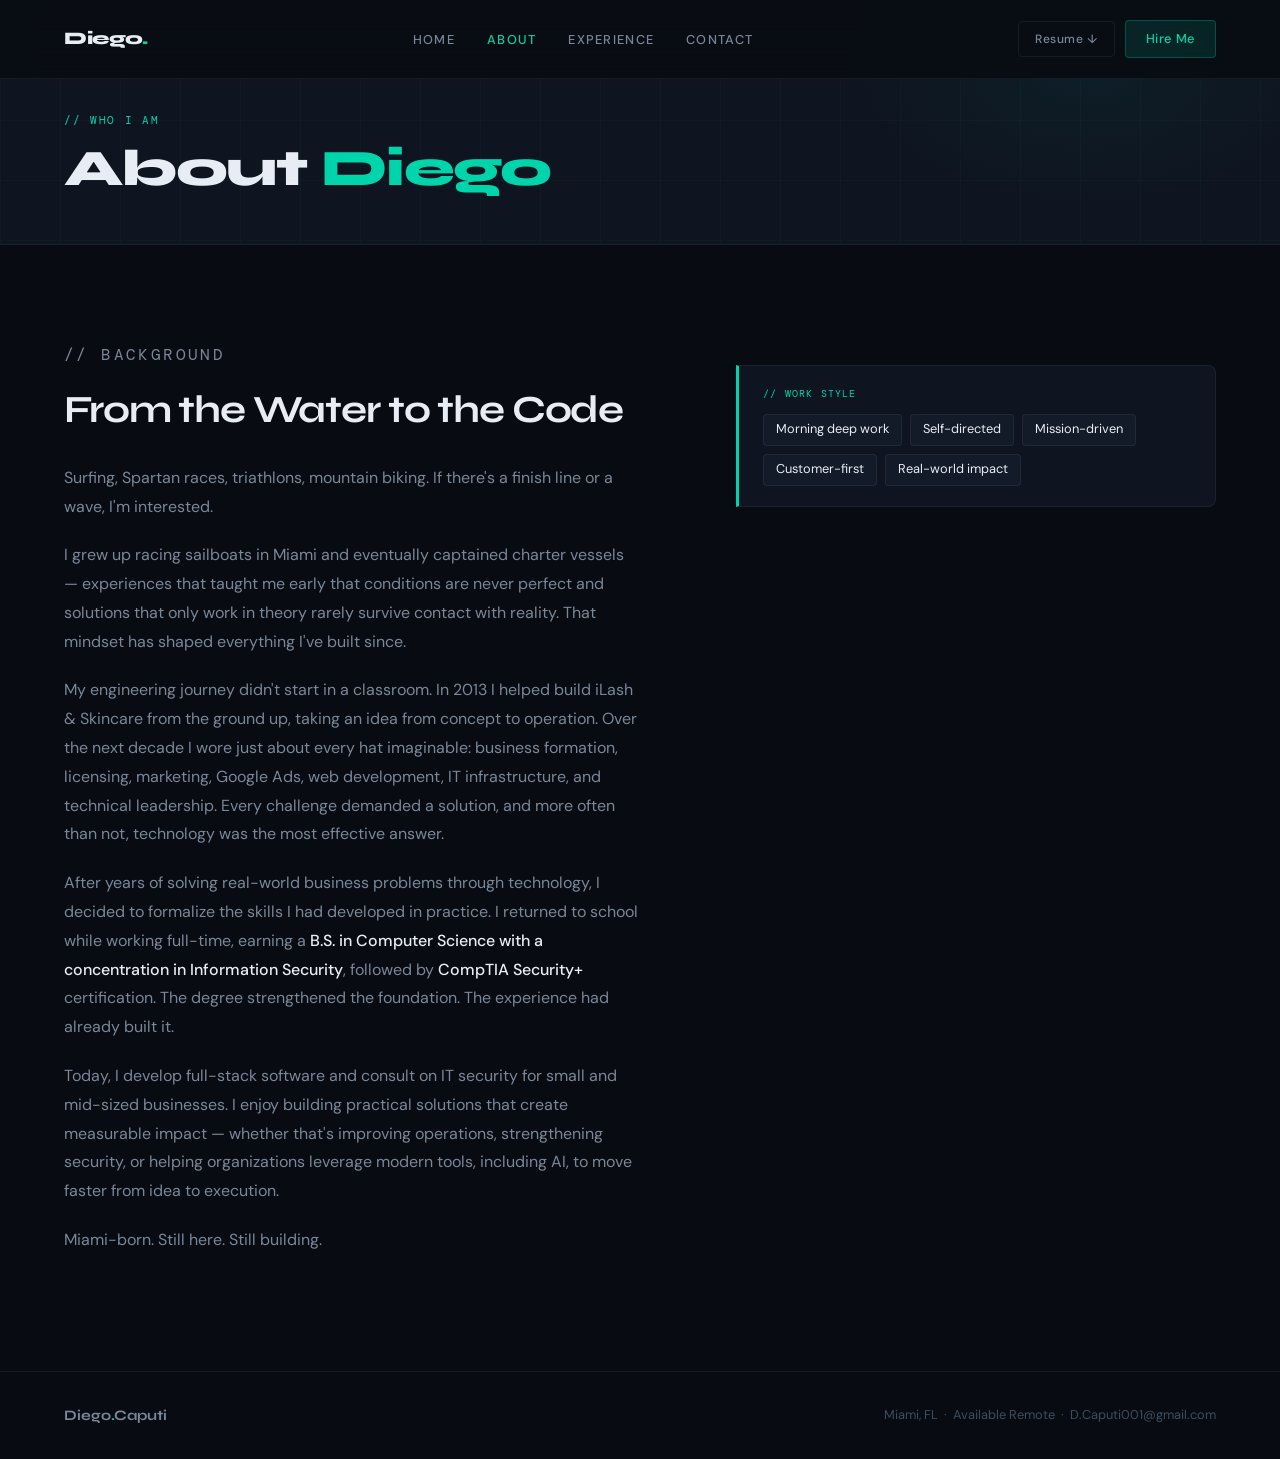
==== about.html @ 65500521 "Move site files to repo root" ====
<!--
  about.html — Personal story and background page for Diego Caputi (Portfolio Site)

  Purpose:
    The human-side differentiator. Most dev portfolios skip this page entirely.
    Audience: potential clients and hiring managers who want to understand the
    person behind the work — background, values, and what drives the approach.

  Page flow (top → bottom):
    Nav → Page Hero → Bio & Story → Skills → Footer

  Dependencies (CDN only — no build step required):
    - Google Fonts: Syne (headings), DM Mono (code labels), DM Sans (body) — via styles.css
    - styles.css: portfolio-specific dark teal design system
    - script.js: scroll animations + mobile nav toggle

  Author: Diego Caputi
-->
<!DOCTYPE html>
<html lang="en">
<head>
<meta charset="UTF-8" />
<meta name="viewport" content="width=device-width, initial-scale=1.0" />
<title>Diego Caputi — About</title>

<!-- Preconnect cuts DNS + TLS latency for Google Fonts before the stylesheet request fires -->
<link rel="preconnect" href="https://fonts.googleapis.com" />
<link href="https://fonts.googleapis.com/css2?family=Syne:wght@400;600;700;800&family=DM+Mono:ital,wght@0,300;0,400;1,300&family=DM+Sans:wght@300;400;500&display=swap" rel="stylesheet" />

<!-- Portfolio-specific dark teal design system -->
<link rel="stylesheet" href="styles.css" />

</head>
<body>

<!-- ─────────────────────────────────────────────────────────────
     NAV
     Cross-page navigation. "About" link gets nav-active to
     indicate the current page. "Hire Me" links back to the
     contact form on the home page.
───────────────────────────────────────────────────────────── -->
<nav id="main-nav">
  <a href="index.html" class="nav-logo">Diego<span>.</span></a>

  <!-- On mobile this list is hidden until the hamburger button adds class "open" -->
  <ul class="nav-links" id="nav-links">
    <li><a href="index.html">Home</a></li>
    <li><a href="about.html" class="nav-active">About</a></li>
    <li><a href="resume.html">Experience</a></li>
    <li><a href="index.html#contact">Contact</a></li>
  </ul>

  <div class="nav-right">
    <!-- TODO: Drop resume.pdf into this folder to enable the download button -->
    <a href="DC_CV.pdf" download class="nav-resume">Resume ↓</a>
    <a href="index.html#contact" class="nav-cta">Hire Me</a>

    <!-- Three <span> bars animate into an X via CSS when class "open" is added by JS -->
    <button class="nav-mobile-btn" id="nav-toggle" aria-label="Toggle menu">
      <span></span>
      <span></span>
      <span></span>
    </button>
  </div>
</nav>

<!-- ─────────────────────────────────────────────────────────────
     PAGE HERO
     Compact header mirroring the home hero atmosphere at reduced scale.
───────────────────────────────────────────────────────────── -->
<section class="page-hero">
  <!-- Decorative 60×60px teal grid overlay at 3% opacity — same as home hero -->
  <div class="hero-grid-bg"></div>
  <p class="section-tag">// Who I am</p>
  <h1 class="page-hero-title">About <em>Diego</em></h1>
</section>

<!-- ─────────────────────────────────────────────────────────────
     BIO & STORY
     Two-column layout (1.2fr text / 1fr sidebar) using .about-grid.
     Left: 6 bio paragraphs. Right: language proficiency + work philosophy.
───────────────────────────────────────────────────────────── -->
<section id="story">
  <div class="about-grid">

    <!-- Left column: personal story -->
    <div class="about-text fade-up">
      <div class="section-header" style="margin-bottom: 2rem;">
        <p class="section-tag">// Background</p>
        <h2 class="section-title">From the Water to the Code</h2>
      </div>

      <p>Surfing, Spartan races, triathlons, mountain biking. If there's a finish line or a wave, I'm interested.</p>

      <p>I grew up racing sailboats in Miami and eventually captained charter vessels — experiences that taught me early that conditions are never perfect and solutions that only work in theory rarely survive contact with reality. That mindset has shaped everything I've built since.</p>

      <p>My engineering journey didn't start in a classroom. In 2013 I helped build iLash &amp; Skincare from the ground up, taking an idea from concept to operation. Over the next decade I wore just about every hat imaginable: business formation, licensing, marketing, Google Ads, web development, IT infrastructure, and technical leadership. Every challenge demanded a solution, and more often than not, technology was the most effective answer.</p>

      <p>After years of solving real-world business problems through technology, I decided to formalize the skills I had developed in practice. I returned to school while working full-time, earning a <strong>B.S. in Computer Science with a concentration in Information Security</strong>, followed by <strong>CompTIA Security+</strong> certification. The degree strengthened the foundation. The experience had already built it.</p>

      <p>Today, I develop full-stack software and consult on IT security for small and mid-sized businesses. I enjoy building practical solutions that create measurable impact — whether that's improving operations, strengthening security, or helping organizations leverage modern tools, including AI, to move faster from idea to execution.</p>

      <p>Miami-born. Still here. Still building.</p>
    </div>

    <!-- Right column: languages + philosophy -->
    <div class="fade-up">

      <!-- Work philosophy callout box -->
      <div class="philosophy-box">
        <p class="philosophy-box-label">// Work style</p>
        <div class="philosophy-traits">
          <span class="skill-chip">Morning deep work</span>
          <span class="skill-chip">Self-directed</span>
          <span class="skill-chip">Mission-driven</span>
          <span class="skill-chip">Customer-first</span>
          <span class="skill-chip">Real-world impact</span>
        </div>
      </div>

    </div>
  </div>
</section>

<!-- ── FOOTER ── -->
<footer>
  <p class="footer-name">Diego<span>.</span>Caputi</p>
  <p>Miami, FL &nbsp;·&nbsp; Available Remote &nbsp;·&nbsp; D.Caputi001@gmail.com</p>
</footer>

<!-- Shared interactivity: scroll animations + mobile nav toggle -->
<script src="script.js"></script>

</body>
</html>
---- styles.css ----
/*
  styles.css — All visual styles for the Diego Caputi Personal Portfolio.

  Usage:
    <link rel="stylesheet" href="styles.css">
    Include in the <head> of index.html, about.html, and resume.html.

  Structure (in order):
    1. Design Tokens  — CSS variables for colors, fonts, surfaces
    2. Global Reset   — box-sizing, scroll behavior, body defaults
    3. Nav            — fixed header with frosted-glass backdrop
    4. Hero           — full-viewport two-column intro section
    5. Shared Sections — padding, section tags, section titles
    6. Projects       — two-column grid with featured full-width card
    7. Experience     — vertical timeline layout
    8. About          — two-column bio + skill chips
    9. Contact        — two-column intro + form
   10. Footer         — minimal bottom bar
   11. Animations     — fade-up scroll-in effect
   12. Responsive     — breakpoints at 1024px (tablet) and 900px (mobile)

  Theme: Full dark teal throughout.
  The portfolio audience is technical — recruiters and hiring managers
  who expect a developer aesthetic. Consistent dark theme avoids
  cognitive friction and keeps the focus on the work.

  Author: Diego Caputi
*/

/* ─────────────────────────────────────────────────────────────
   DESIGN TOKENS
   All colors, surfaces, and fonts live here. Edit this section
   to retheme the site without hunting through component CSS.
───────────────────────────────────────────────────────────── */
:root {
  /* Background layers — darkest to lightest, used to create visual depth */
  --bg: #080c12;        /* Page base: near-black with a cool blue tint           */
  --surface: #0e1420;   /* Elevated sections: Services, Experience, Contact bg   */
  --surface2: #141b28;  /* Tag/chip fills — one step lighter than surface        */

  /* Brand color: teal — the primary accent used for CTAs, highlights, icons */
  --teal: #00d4aa;
  --teal-dim: #00906e;                   /* Subdued teal for arrows and subtle elements   */
  --teal-glow: rgba(0, 212, 170, 0.12);  /* Translucent fill for icon boxes and badges    */

  /* Typography hierarchy */
  --text: #e8edf5;       /* Primary: near-white body copy                        */
  --text-muted: #7a8799; /* Secondary: subtitles, descriptions, nav links        */
  --text-dim: #3d4d5e;   /* Tertiary: labels, placeholders, timestamps           */

  /* Borders */
  --border: rgba(255,255,255,0.06);       /* Default: barely-visible dividers on dark bg  */
  --border-bright: rgba(0,212,170,0.25);  /* Teal-tinted: used on hover states and focus  */

  /* Semantic accent colors */
  --red: #ff4d6d;    /* Error and form failure states                            */
  --amber: #f5a623;  /* Award / achievement badges (hackathon trophy row)        */

  /* Brand palette — stored here for reference; not used in the dark portfolio theme */
  --navy: #0D2B55;
  --coral: #E07A5F;
  --coral-glow: rgba(224, 122, 95, 0.12);
  --cream: #F5F2EC;
  --charcoal: #3D3D3B;
  --gold: #C9A84C;

  /* Typefaces — all loaded from Google Fonts above */
  --font-display: 'Syne', sans-serif;   /* Bold display headings, stat numbers          */
  --font-body: 'DM Sans', sans-serif;   /* Readable paragraph text and UI copy          */
  --font-mono: 'DM Mono', monospace;    /* Section tags, metadata labels, form labels   */
}

/* ─────────────────────────────────────────────────────────────
   GLOBAL RESET
───────────────────────────────────────────────────────────── */
*, *::before, *::after { box-sizing: border-box; margin: 0; padding: 0; }

/* smooth scrolling for anchor navigation */
html { scroll-behavior: smooth; }

body {
  background: var(--bg);
  color: var(--text);
  font-family: var(--font-body);
  font-size: 16px;
  line-height: 1.6;
  overflow-x: hidden; /* prevents horizontal scroll from absolutely-positioned decorative elements */
}

/* ─────────────────────────────────────────────────────────────
   NAV
   Fixed at the top of the viewport. Uses backdrop-filter to
   create a frosted-glass effect over any section scrolled behind it.
───────────────────────────────────────────────────────────── */
nav {
  position: fixed; top: 0; left: 0; right: 0;
  z-index: 100; /* sits above hero grid bg and section content */
  display: flex; align-items: center; justify-content: space-between;
  padding: 1.25rem 4rem;
  background: rgba(8,12,18,0.88); /* semi-transparent so content below is hinted */
  backdrop-filter: blur(16px);    /* frosted-glass blur — requires Chromium/Safari */
  border-bottom: 1px solid var(--border);
}
.nav-logo {
  font-family: var(--font-display); font-weight: 800;
  font-size: 1.1rem; letter-spacing: -0.02em;
  color: var(--text); text-decoration: none; flex-shrink: 0;
}
.nav-logo span { color: var(--teal); } /* teal period after "Diego" */
.nav-links { display: flex; gap: 2rem; list-style: none; }
.nav-links a {
  font-size: 0.8rem; font-weight: 500; letter-spacing: 0.1em;
  text-transform: uppercase; color: var(--text-muted);
  text-decoration: none; transition: color 0.2s;
}
.nav-links a:hover { color: var(--teal); }
.nav-right { display: flex; align-items: center; gap: 0.6rem; flex-shrink: 0; }

/* Subtle secondary button for resume download */
.nav-resume {
  font-size: 0.75rem; font-weight: 500; letter-spacing: 0.05em;
  padding: 0.45rem 1rem; border: 1px solid var(--border);
  color: var(--text-muted); background: transparent;
  border-radius: 4px; text-decoration: none; transition: all 0.2s;
}
.nav-resume:hover { border-color: rgba(255,255,255,0.2); color: var(--text); }

/* Primary nav CTA — teal to match the site's tech accent */
.nav-cta {
  font-size: 0.8rem; font-weight: 500; letter-spacing: 0.05em;
  padding: 0.5rem 1.25rem; border: 1px solid var(--border-bright);
  color: var(--teal); background: var(--teal-glow);
  border-radius: 4px; text-decoration: none; transition: all 0.2s;
}
.nav-cta:hover { background: rgba(0,212,170,0.2); }

/* Hamburger button — hidden on desktop, shown via media query at ≤900px */
.nav-mobile-btn {
  display: none; flex-direction: column; gap: 5px;
  background: none; border: none; cursor: pointer; padding: 0.4rem;
}
.nav-mobile-btn span {
  display: block; width: 22px; height: 2px;
  background: var(--text-muted); transition: all 0.3s;
  border-radius: 1px;
}
/* Three-bar → X animation */
.nav-mobile-btn.open span:nth-child(1) { transform: translateY(7px) rotate(45deg); }
.nav-mobile-btn.open span:nth-child(2) { opacity: 0; }
.nav-mobile-btn.open span:nth-child(3) { transform: translateY(-7px) rotate(-45deg); }

/* ─────────────────────────────────────────────────────────────
   HERO
   Full-viewport-height two-column section: tagline left,
   stats/credentials panel right.
───────────────────────────────────────────────────────────── */
.hero {
  min-height: 100vh;
  display: grid; grid-template-columns: 1fr 1fr;
  align-items: center;
  padding: 8rem 4rem 4rem; /* extra top padding to clear the fixed nav */
  gap: 4rem; position: relative; overflow: hidden;
}

/* Soft radial teal glow in the upper-right corner */
.hero::before {
  content: ''; position: absolute; top: -20%; right: -10%;
  width: 55%; height: 80%;
  background: radial-gradient(ellipse at center, rgba(0,212,170,0.06) 0%, transparent 70%);
  pointer-events: none;
}

/* 60×60px teal grid at 3% opacity — tech aesthetic texture */
.hero-grid-bg {
  position: absolute; inset: 0;
  background-image:
    linear-gradient(rgba(0,212,170,0.03) 1px, transparent 1px),
    linear-gradient(90deg, rgba(0,212,170,0.03) 1px, transparent 1px);
  background-size: 60px 60px; pointer-events: none;
}

/* "Available for work" label above the headline */
.hero-eyebrow {
  font-family: var(--font-mono); font-size: 0.75rem; color: var(--teal);
  letter-spacing: 0.15em; margin-bottom: 1.5rem;
  display: flex; align-items: center; gap: 0.75rem;
}
/* CSS-injected 32px teal rule before the eyebrow text */
.hero-eyebrow::before {
  content: ''; display: block; width: 32px; height: 1px; background: var(--teal);
}

/* clamp() keeps the headline readable from mobile to large desktop */
.hero h1 {
  font-family: var(--font-display); font-size: clamp(3rem, 5vw, 4.5rem);
  font-weight: 800; line-height: 1.0; letter-spacing: -0.03em;
  margin-bottom: 1.5rem; color: var(--text);
}
/* <em> repurposed for teal accent color; font-style:normal removes italic */
.hero h1 em { font-style: normal; color: var(--teal); }

.hero-sub {
  font-size: 1.05rem; color: var(--text-muted);
  line-height: 1.75; max-width: 480px; margin-bottom: 2.5rem;
}
.hero-actions { display: flex; gap: 1rem; flex-wrap: wrap; }

/* Solid teal fill — primary conversion CTA */
.btn-primary {
  padding: 0.85rem 2rem; background: var(--teal); color: #080c12;
  font-family: var(--font-body); font-weight: 500; font-size: 0.9rem;
  letter-spacing: 0.02em; border: none; border-radius: 4px;
  text-decoration: none; cursor: pointer; transition: all 0.2s;
}
.btn-primary:hover { background: #00f0c0; }

/* Transparent with a subtle border — secondary action */
.btn-ghost {
  padding: 0.85rem 2rem; background: transparent; color: var(--text);
  font-family: var(--font-body); font-weight: 400; font-size: 0.9rem;
  border: 1px solid var(--border); border-radius: 4px;
  text-decoration: none; cursor: pointer; transition: all 0.2s;
}
.btn-ghost:hover { border-color: rgba(255,255,255,0.2); }

/* ── HERO STATS PANEL (right column) ── */
.hero-panel {
  background: var(--surface); border: 1px solid var(--border);
  border-radius: 12px; padding: 2rem; position: relative;
}
/* 2px gradient accent stripe along the top edge */
.hero-panel::before {
  content: ''; position: absolute; top: 0; left: 0; right: 0; height: 2px;
  background: linear-gradient(90deg, var(--teal), transparent);
  border-radius: 12px 12px 0 0;
}
.panel-label {
  font-family: var(--font-mono); font-size: 0.65rem;
  letter-spacing: 0.12em; color: var(--text-dim);
  text-transform: uppercase; margin-bottom: 1.5rem;
}
.stat-grid { display: grid; grid-template-columns: 1fr 1fr; gap: 1.25rem; }
.stat-num {
  font-family: var(--font-display); font-size: 2.2rem;
  font-weight: 700; color: var(--text); line-height: 1; margin-bottom: 0.25rem;
}
.stat-num span { color: var(--teal); font-size: 1.2rem; }
.stat-label { font-size: 0.75rem; color: var(--text-muted); line-height: 1.4; }

.panel-divider { border: none; border-top: 1px solid var(--border); margin: 1.5rem 0; }

.cert-row {
  display: flex; align-items: center; gap: 0.75rem;
  padding: 0.75rem 0; border-bottom: 1px solid var(--border);
}
.cert-row:last-child { border-bottom: none; }
.cert-dot { width: 8px; height: 8px; border-radius: 50%; background: var(--teal); flex-shrink: 0; }
.cert-name { font-size: 0.85rem; color: var(--text); flex: 1; }
.cert-badge {
  font-family: var(--font-mono); font-size: 0.65rem; padding: 0.2rem 0.5rem;
  border-radius: 3px; background: rgba(0,212,170,0.1); color: var(--teal);
  border: 1px solid rgba(0,212,170,0.2);
  white-space: nowrap;
}

/* ─────────────────────────────────────────────────────────────
   SHARED SECTION STYLES
───────────────────────────────────────────────────────────── */
section { padding: 6rem 4rem; }
.section-header { margin-bottom: 3.5rem; }

/* Monospace "// tag" label above each section title */
.section-tag {
  font-family: var(--font-mono); font-size: 0.7rem; color: var(--teal);
  letter-spacing: 0.15em; text-transform: uppercase; margin-bottom: 0.75rem;
}
.section-title {
  font-family: var(--font-display); font-size: clamp(2rem, 3vw, 2.8rem);
  font-weight: 700; letter-spacing: -0.03em; line-height: 1.1; color: var(--text);
}

/* ─────────────────────────────────────────────────────────────
   SERVICES SECTION
   Included for use on resume.html (certs) and about.html (skills).
   Dark surface background consistent with the rest of the dark theme.
───────────────────────────────────────────────────────────── */
.services-bg { background: var(--surface); }
.services-grid { display: grid; grid-template-columns: repeat(3, 1fr); gap: 1.5rem; }

.service-card {
  background: var(--bg); border: 1px solid var(--border);
  border-radius: 10px; padding: 2rem;
  position: relative; overflow: hidden;
  transition: border-color 0.3s, transform 0.3s;
}
.service-card:hover { border-color: var(--border-bright); transform: translateY(-3px); }

/* Hidden teal gradient line at the card bottom — revealed on hover */
.service-card::after {
  content: ''; position: absolute;
  bottom: 0; left: 0; right: 0; height: 1px;
  background: linear-gradient(90deg, transparent, var(--teal), transparent);
  opacity: 0; transition: opacity 0.3s;
}
.service-card:hover::after { opacity: 1; }

/* Icon box: teal glow fill and border */
.service-icon {
  width: 44px; height: 44px; background: var(--teal-glow);
  border: 1px solid var(--border-bright); border-radius: 8px;
  display: flex; align-items: center; justify-content: center;
  font-size: 1.2rem; margin-bottom: 1.25rem; color: var(--teal);
}
.service-title {
  font-family: var(--font-display); font-size: 1.1rem;
  font-weight: 700; margin-bottom: 0.75rem; color: var(--text);
}
.service-desc { font-size: 0.875rem; color: var(--text-muted); line-height: 1.7; margin-bottom: 1.5rem; }
.service-tags { display: flex; flex-wrap: wrap; gap: 0.4rem; }

/* Reusable monospace chip — tech stack tags throughout the site */
.tag {
  font-family: var(--font-mono); font-size: 0.65rem; padding: 0.25rem 0.6rem;
  border-radius: 3px; background: var(--surface2); color: var(--text-muted);
  border: 1px solid var(--border); letter-spacing: 0.05em;
}

/* ─────────────────────────────────────────────────────────────
   PROJECTS SECTION
   2-column grid with the first project (CallVance) spanning
   both columns as a featured card.
───────────────────────────────────────────────────────────── */
.projects-grid { display: grid; grid-template-columns: 1fr 1fr; gap: 1.5rem; }

/* Base card — flex column so .project-links can be pushed to the bottom */
.project-card {
  background: var(--surface); border: 1px solid var(--border);
  border-radius: 10px; padding: 2rem;
  transition: border-color 0.3s;
  position: relative; overflow: hidden;
  display: flex; flex-direction: column;
}

/* Featured variant: spans full width, side-by-side layout */
.project-card.featured {
  grid-column: 1 / -1;
  display: grid; grid-template-columns: 1fr auto; gap: 2rem; align-items: start;
}
.project-card.featured .project-body { display: flex; flex-direction: column; }

.project-card:hover { border-color: var(--border-bright); }

/* Gold-tinted badge for the hackathon award */
.project-award {
  display: inline-flex; align-items: center; gap: 0.4rem;
  font-family: var(--font-mono); font-size: 0.65rem; color: var(--amber);
  background: rgba(245,166,35,0.1); border: 1px solid rgba(245,166,35,0.25);
  padding: 0.25rem 0.6rem; border-radius: 3px; margin-bottom: 1rem; letter-spacing: 0.08em;
}
.project-title {
  font-family: var(--font-display); font-size: 1.35rem; font-weight: 700;
  color: var(--text); margin-bottom: 0.5rem; letter-spacing: -0.02em;
}
/* flex:1 lets the description grow to fill available space */
.project-desc {
  font-size: 0.875rem; color: var(--text-muted); line-height: 1.7;
  margin-bottom: 1.25rem; flex: 1;
}
.project-stack { display: flex; flex-wrap: wrap; gap: 0.4rem; margin-bottom: 1.25rem; }

/* margin-top:auto pushes the link row to the card bottom */
.project-links { display: flex; gap: 0.5rem; flex-wrap: wrap; margin-top: auto; }

/* Primary project link — teal-tinted */
.project-link {
  font-family: var(--font-mono); font-size: 0.7rem; letter-spacing: 0.04em;
  padding: 0.35rem 0.85rem; border-radius: 4px;
  border: 1px solid var(--border-bright);
  color: var(--teal); background: var(--teal-glow);
  text-decoration: none; transition: all 0.2s;
}
.project-link:hover { background: rgba(0,212,170,0.22); }

/* Ghost variant for secondary links */
.project-link.ghost {
  border-color: var(--border); color: var(--text-muted); background: transparent;
}
.project-link.ghost:hover { border-color: rgba(255,255,255,0.2); color: var(--text); }

/* Metadata sidebar on the featured card */
.project-meta { display: flex; flex-direction: column; gap: 1rem; min-width: 175px; }
.meta-label {
  font-family: var(--font-mono); font-size: 0.65rem; color: var(--text-dim);
  letter-spacing: 0.1em; text-transform: uppercase; margin-bottom: 0.25rem;
}
.meta-value { font-size: 0.85rem; color: var(--text); }

/* ─────────────────────────────────────────────────────────────
   EXPERIENCE TIMELINE
   Two-column layout: date/company left, role details right.
   The vertical timeline line is the border-right of .exp-left.
───────────────────────────────────────────────────────────── */
.experience-bg { background: var(--surface); }
.timeline { position: relative; }

.exp-item {
  display: grid;
  grid-template-columns: 195px 1fr;
  gap: 0 2.5rem; margin-bottom: 3.5rem;
}
.exp-item:last-child { margin-bottom: 0; }

/* Left column: date, company, location */
.exp-left {
  text-align: right; padding-right: 2rem; padding-top: 0.25rem;
  border-right: 1px solid var(--border-bright); /* THIS IS THE TIMELINE VERTICAL LINE */
  position: relative;
}

/* Timeline dot: 10px circle centered over the border-right line.
   right: -5px puts the dot center exactly on the 1px border. */
.exp-left::after {
  content: ''; position: absolute;
  right: -5px; top: 0.4rem;
  width: 10px; height: 10px; border-radius: 50%;
  background: var(--surface); border: 2px solid var(--teal);
}

.exp-period {
  font-family: var(--font-mono); font-size: 0.72rem; color: var(--teal);
  letter-spacing: 0.06em; margin-bottom: 0.4rem;
}
.exp-company { font-size: 0.85rem; color: var(--text); line-height: 1.4; margin-bottom: 0.2rem; }
.exp-location { font-family: var(--font-mono); font-size: 0.62rem; color: var(--text-dim); letter-spacing: 0.06em; }

/* Right column: role content */
.exp-right { padding-left: 2rem; padding-bottom: 0.5rem; }
.exp-title {
  font-family: var(--font-display); font-size: 1.1rem; font-weight: 700;
  color: var(--text); margin-bottom: 0.85rem; letter-spacing: -0.01em;
}

/* Custom bullet list: teal "→" arrow via ::before */
.exp-bullets { list-style: none; margin-bottom: 1rem; }
.exp-bullets li {
  font-size: 0.875rem; color: var(--text-muted); line-height: 1.75;
  padding-left: 1.1rem; position: relative; margin-bottom: 0.2rem;
}
.exp-bullets li::before {
  content: '→'; position: absolute; left: 0; color: var(--teal-dim);
  font-size: 0.65rem; top: 0.35rem;
}
.exp-tags { display: flex; flex-wrap: wrap; gap: 0.4rem; }

/* ─────────────────────────────────────────────────────────────
   ABOUT SECTION
───────────────────────────────────────────────────────────── */
.about-grid { display: grid; grid-template-columns: 1.2fr 1fr; gap: 6rem; align-items: start; }
.about-text p { font-size: 1rem; color: var(--text-muted); line-height: 1.8; margin-bottom: 1.25rem; }
.about-text p strong { color: var(--text); font-weight: 500; }

.skills-group { margin-bottom: 2rem; }
.skills-group-title {
  font-family: var(--font-mono); font-size: 0.65rem; color: var(--teal);
  letter-spacing: 0.12em; text-transform: uppercase; margin-bottom: 0.75rem;
}
.skills-list { display: flex; flex-wrap: wrap; gap: 0.5rem; }
.skill-chip {
  font-size: 0.8rem; padding: 0.3rem 0.75rem; border-radius: 4px;
  background: var(--surface2); color: var(--text); border: 1px solid var(--border);
}

/* ─────────────────────────────────────────────────────────────
   CONTACT SECTION
───────────────────────────────────────────────────────────── */
.contact-bg { background: var(--surface); }
.contact-grid { display: grid; grid-template-columns: 1fr 1fr; gap: 5rem; align-items: start; }

.contact-intro h2 {
  font-family: var(--font-display); font-size: clamp(2.2rem, 3.5vw, 3.2rem);
  font-weight: 800; letter-spacing: -0.03em; line-height: 1.05;
  color: var(--text); margin-bottom: 1.25rem;
}
/* Teal "real." accent — matches the site's primary brand color */
.contact-intro h2 em { font-style: normal; color: var(--teal); }
.contact-intro p { font-size: 1rem; color: var(--text-muted); line-height: 1.75; margin-bottom: 2rem; }

/* Clickable contact method rows */
.contact-methods { display: flex; flex-direction: column; gap: 0.75rem; }
.contact-method {
  display: flex; align-items: center; gap: 1rem;
  padding: 0.9rem 1.25rem;
  background: var(--bg); border: 1px solid var(--border);
  border-radius: 8px; text-decoration: none; transition: border-color 0.2s;
}
.contact-method:hover { border-color: var(--border-bright); }

/* Small icon box to the left of each contact row */
.cm-icon {
  width: 36px; height: 36px; background: var(--teal-glow);
  border: 1px solid var(--border-bright); border-radius: 6px;
  display: flex; align-items: center; justify-content: center;
  color: var(--teal); font-size: 0.95rem; flex-shrink: 0;
  font-family: var(--font-display); font-weight: 700;
}
.cm-label { font-size: 0.68rem; color: var(--text-dim); text-transform: uppercase; letter-spacing: 0.1em; font-family: var(--font-mono); }
.cm-value { font-size: 0.875rem; color: var(--text); }

/* ── CONTACT FORM ── */
.contact-form { display: flex; flex-direction: column; gap: 1rem; }
.form-row { display: grid; grid-template-columns: 1fr 1fr; gap: 1rem; }
.form-group { display: flex; flex-direction: column; gap: 0.4rem; }
label { font-family: var(--font-mono); font-size: 0.65rem; color: var(--text-muted); letter-spacing: 0.1em; text-transform: uppercase; }

/* Unified dark-field look for all form controls */
input, textarea, select {
  background: var(--bg); border: 1px solid var(--border);
  border-radius: 6px; padding: 0.75rem 1rem;
  color: var(--text); font-family: var(--font-body);
  font-size: 0.9rem; outline: none; transition: border-color 0.2s; width: 100%;
}
input:focus, textarea:focus, select:focus { border-color: var(--border-bright); }
input::placeholder, textarea::placeholder { color: var(--text-dim); }
select { appearance: none; cursor: pointer; }
select option { background: var(--surface2); }
textarea { resize: vertical; min-height: 130px; }

/* Teal submit button — matches nav CTA for visual consistency */
.form-submit {
  padding: 0.9rem 2rem; background: var(--teal); color: #080c12;
  font-family: var(--font-display); font-weight: 700; font-size: 0.9rem;
  letter-spacing: 0.02em; border: none; border-radius: 4px;
  cursor: pointer; transition: all 0.2s; align-self: flex-start;
}
.form-submit:hover { background: #00f0c0; }
.form-submit:disabled { opacity: 0.6; cursor: not-allowed; }

/* ─────────────────────────────────────────────────────────────
   FOOTER
───────────────────────────────────────────────────────────── */
footer {
  padding: 2rem 4rem; border-top: 1px solid var(--border);
  display: flex; align-items: center; justify-content: space-between;
}
.footer-name { font-family: var(--font-display); font-weight: 700; font-size: 0.9rem; color: var(--text-muted); }
.footer-name span { color: var(--teal); } /* teal period in "Diego.Caputi" */
footer p { font-size: 0.8rem; color: var(--text-dim); }

/* ─────────────────────────────────────────────────────────────
   SCROLL-IN ANIMATIONS
   Elements start hidden and shifted 24px downward.
   JS IntersectionObserver adds '.visible' when element enters viewport.
───────────────────────────────────────────────────────────── */
.fade-up {
  opacity: 0;
  transform: translateY(24px);
  transition: opacity 0.6s ease, transform 0.6s ease;
}
.fade-up.visible { opacity: 1; transform: none; }

/* ─────────────────────────────────────────────────────────────
   ACTIVE NAV LINK
───────────────────────────────────────────────────────────── */
.nav-links a.nav-active { color: var(--teal); }

/* ─────────────────────────────────────────────────────────────
   PAGE HERO (about.html, resume.html)
   Compact header — not full-viewport like the home hero.
───────────────────────────────────────────────────────────── */
.page-hero {
  background: var(--surface);
  padding: 7rem 4rem 3rem;
  position: relative; overflow: hidden;
  border-bottom: 1px solid var(--border);
}
.page-hero::before {
  content: ''; position: absolute; top: -30%; right: -5%;
  width: 40%; height: 120%;
  background: radial-gradient(ellipse at center, rgba(0,212,170,0.05) 0%, transparent 70%);
  pointer-events: none;
}
.page-hero-title {
  font-family: var(--font-display);
  font-size: clamp(2.5rem, 4vw, 3.8rem);
  font-weight: 800; letter-spacing: -0.03em; line-height: 1.05;
  color: var(--text); margin-top: 0.5rem;
}
.page-hero-title em { font-style: normal; color: var(--teal); }
.page-hero-actions { display: flex; gap: 1rem; flex-wrap: wrap; margin-top: 1.5rem; }

/* ─────────────────────────────────────────────────────────────
   LANGUAGE PROFICIENCY ROWS (about.html)
───────────────────────────────────────────────────────────── */
.lang-list { display: flex; flex-direction: column; gap: 0.6rem; }
.lang-item {
  display: flex; align-items: center; justify-content: space-between;
  padding: 0.6rem 0.9rem;
  background: var(--surface2); border: 1px solid var(--border); border-radius: 6px;
}
.lang-name { font-size: 0.875rem; color: var(--text); font-weight: 500; }
.lang-level {
  font-family: var(--font-mono); font-size: 0.65rem;
  letter-spacing: 0.1em; color: var(--teal); text-transform: uppercase;
}

/* ─────────────────────────────────────────────────────────────
   WORK PHILOSOPHY BOX (about.html)
───────────────────────────────────────────────────────────── */
.philosophy-box {
  margin-top: 1.5rem; padding: 1.25rem 1.5rem;
  background: var(--surface); border: 1px solid var(--border);
  border-left: 3px solid var(--teal); /* teal left accent stripe */
  border-radius: 0 8px 8px 0;
}
.philosophy-box-label {
  font-family: var(--font-mono); font-size: 0.62rem; color: var(--teal);
  letter-spacing: 0.12em; text-transform: uppercase; margin-bottom: 0.75rem;
}
.philosophy-traits { display: flex; flex-wrap: wrap; gap: 0.5rem; }

/* ─────────────────────────────────────────────────────────────
   EDUCATION CARDS (resume.html)
───────────────────────────────────────────────────────────── */
.education-grid { display: grid; grid-template-columns: 1fr 1fr; gap: 1.5rem; }
.education-card {
  background: var(--surface); border: 1px solid var(--border);
  border-radius: 10px; padding: 2rem; position: relative; overflow: hidden;
  transition: border-color 0.3s;
}
.education-card:hover { border-color: var(--border-bright); }
/* 2px teal gradient stripe along the top edge */
.education-card::before {
  content: ''; position: absolute; top: 0; left: 0; right: 0; height: 2px;
  background: linear-gradient(90deg, var(--teal), transparent);
  border-radius: 10px 10px 0 0;
}
.edu-degree {
  font-family: var(--font-display); font-size: 1.05rem; font-weight: 700;
  color: var(--text); margin-bottom: 0.25rem; letter-spacing: -0.01em;
}
.edu-school { font-size: 0.85rem; color: var(--text-muted); margin-bottom: 0.5rem; }
.edu-meta { display: flex; flex-wrap: wrap; gap: 0.5rem; margin-bottom: 1.25rem; }
.edu-badge {
  font-family: var(--font-mono); font-size: 0.62rem; padding: 0.2rem 0.55rem;
  border-radius: 3px; background: rgba(0,212,170,0.1); color: var(--teal);
  border: 1px solid rgba(0,212,170,0.2); letter-spacing: 0.06em;
}
.edu-coursework-label {
  font-family: var(--font-mono); font-size: 0.62rem; color: var(--text-dim);
  letter-spacing: 0.1em; text-transform: uppercase; margin-bottom: 0.6rem;
}

/* ─────────────────────────────────────────────────────────────
   CERTIFICATIONS & AWARDS CARDS (resume.html)
───────────────────────────────────────────────────────────── */
.awards-grid { display: flex; flex-direction: column; gap: 0.75rem; }
.award-card {
  display: flex; align-items: flex-start; gap: 1.25rem;
  padding: 1.25rem 1.5rem;
  background: var(--bg); border: 1px solid var(--border);
  border-radius: 8px; transition: border-color 0.3s;
}
.award-card:hover { border-color: var(--border-bright); }
.award-icon {
  width: 40px; height: 40px; background: var(--teal-glow);
  border: 1px solid var(--border-bright); border-radius: 6px;
  display: flex; align-items: center; justify-content: center;
  font-size: 1rem; color: var(--teal); flex-shrink: 0;
}
/* Amber variant for hackathon trophy */
.award-icon.amber {
  background: rgba(245,166,35,0.1);
  border-color: rgba(245,166,35,0.25);
  color: var(--amber);
}
.award-body { flex: 1; }
.award-title {
  font-family: var(--font-display); font-size: 0.95rem; font-weight: 700;
  color: var(--text); margin-bottom: 0.2rem;
}
.award-meta {
  font-family: var(--font-mono); font-size: 0.68rem;
  color: var(--text-muted); letter-spacing: 0.06em;
}
.award-badge {
  font-family: var(--font-mono); font-size: 0.62rem; padding: 0.2rem 0.55rem;
  border-radius: 3px; background: rgba(0,212,170,0.1); color: var(--teal);
  border: 1px solid rgba(0,212,170,0.2); white-space: nowrap;
  align-self: center; flex-shrink: 0;
}

/* ─────────────────────────────────────────────────────────────
   RESPONSIVE BREAKPOINTS
───────────────────────────────────────────────────────────── */

/* Tablet (≤1024px): drop services from 3 columns to 2 */
@media (max-width: 1024px) {
  .services-grid { grid-template-columns: repeat(2, 1fr); }
}

/* Mobile (≤900px): single-column layout throughout */
@media (max-width: 900px) {
  nav { padding: 1rem 1.5rem; }

  /* Mobile nav dropdown */
  .nav-links {
    display: none; position: fixed;
    top: 62px; left: 0; right: 0;
    background: rgba(8,12,18,0.97); backdrop-filter: blur(20px);
    flex-direction: column; padding: 1.5rem 2rem; gap: 1.25rem;
    border-bottom: 1px solid var(--border); z-index: 99;
  }
  .nav-links.open { display: flex; }
  .nav-right .nav-resume { display: none; }
  .nav-mobile-btn { display: flex; }

  .hero { grid-template-columns: 1fr; padding: 6rem 1.5rem 3rem; }
  section { padding: 4rem 1.5rem; }
  .services-grid { grid-template-columns: 1fr; }
  .projects-grid { grid-template-columns: 1fr; }
  .project-card.featured { grid-template-columns: 1fr; }

  /* Timeline mobile: two-column → single column */
  .exp-item { grid-template-columns: 1fr; gap: 0.25rem 0; }
  .exp-left {
    border-right: none;
    border-bottom: 1px solid var(--border-bright);
    text-align: left; padding-right: 0; padding-bottom: 0.75rem; padding-left: 1.5rem;
  }
  .exp-left::after { right: auto; left: -5px; top: 50%; transform: translateY(-50%); }
  .exp-right { padding-left: 1.5rem; margin-top: 0.75rem; }

  .about-grid { grid-template-columns: 1fr; gap: 3rem; }
  .contact-grid { grid-template-columns: 1fr; gap: 3rem; }
  .form-row { grid-template-columns: 1fr; }
  footer { flex-direction: column; gap: 1rem; text-align: center; }

  /* Inner pages */
  .page-hero { padding: 5rem 1.5rem 2.5rem; }
  .education-grid { grid-template-columns: 1fr; }
  .award-card { flex-direction: column; gap: 0.75rem; }
  .award-badge { align-self: flex-start; }
}
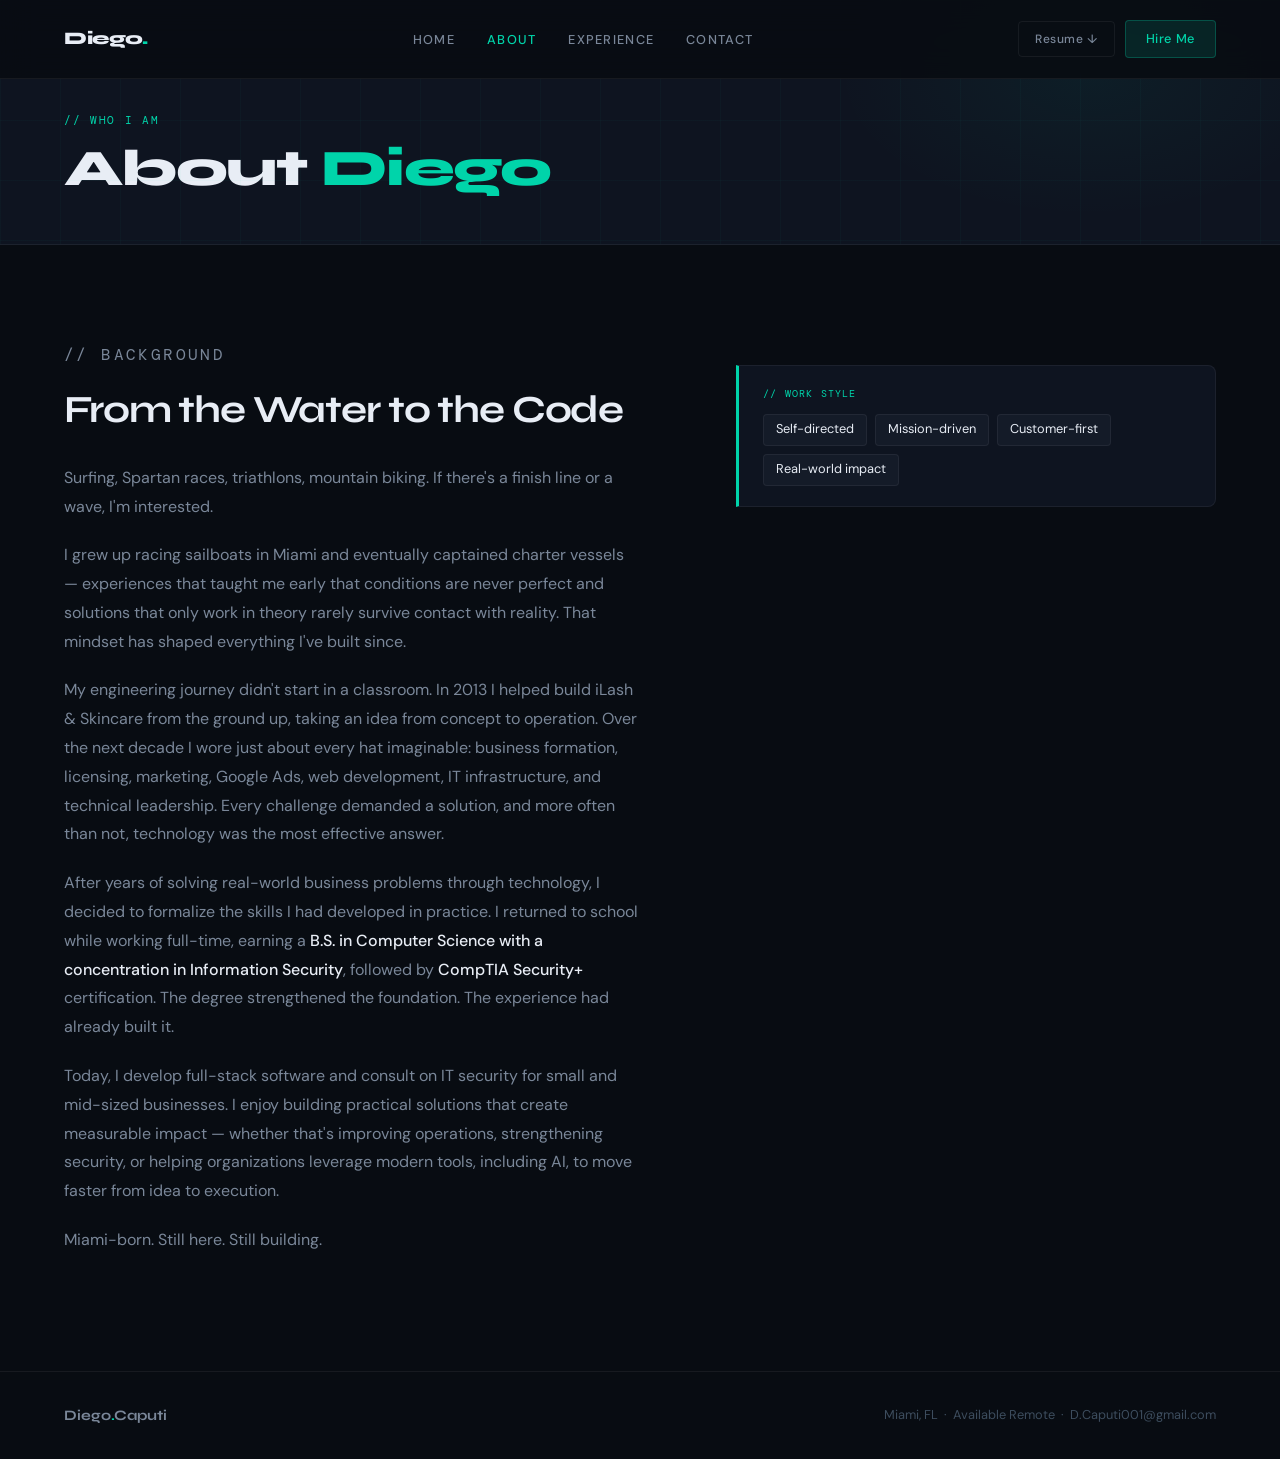
==== commit a5cffcc3: "Deleting Form and editing work style card" ====
--- a/about.html
+++ b/about.html
@@ -110,7 +110,6 @@
       <div class="philosophy-box">
         <p class="philosophy-box-label">// Work style</p>
         <div class="philosophy-traits">
-          <span class="skill-chip">Morning deep work</span>
           <span class="skill-chip">Self-directed</span>
           <span class="skill-chip">Mission-driven</span>
           <span class="skill-chip">Customer-first</span>
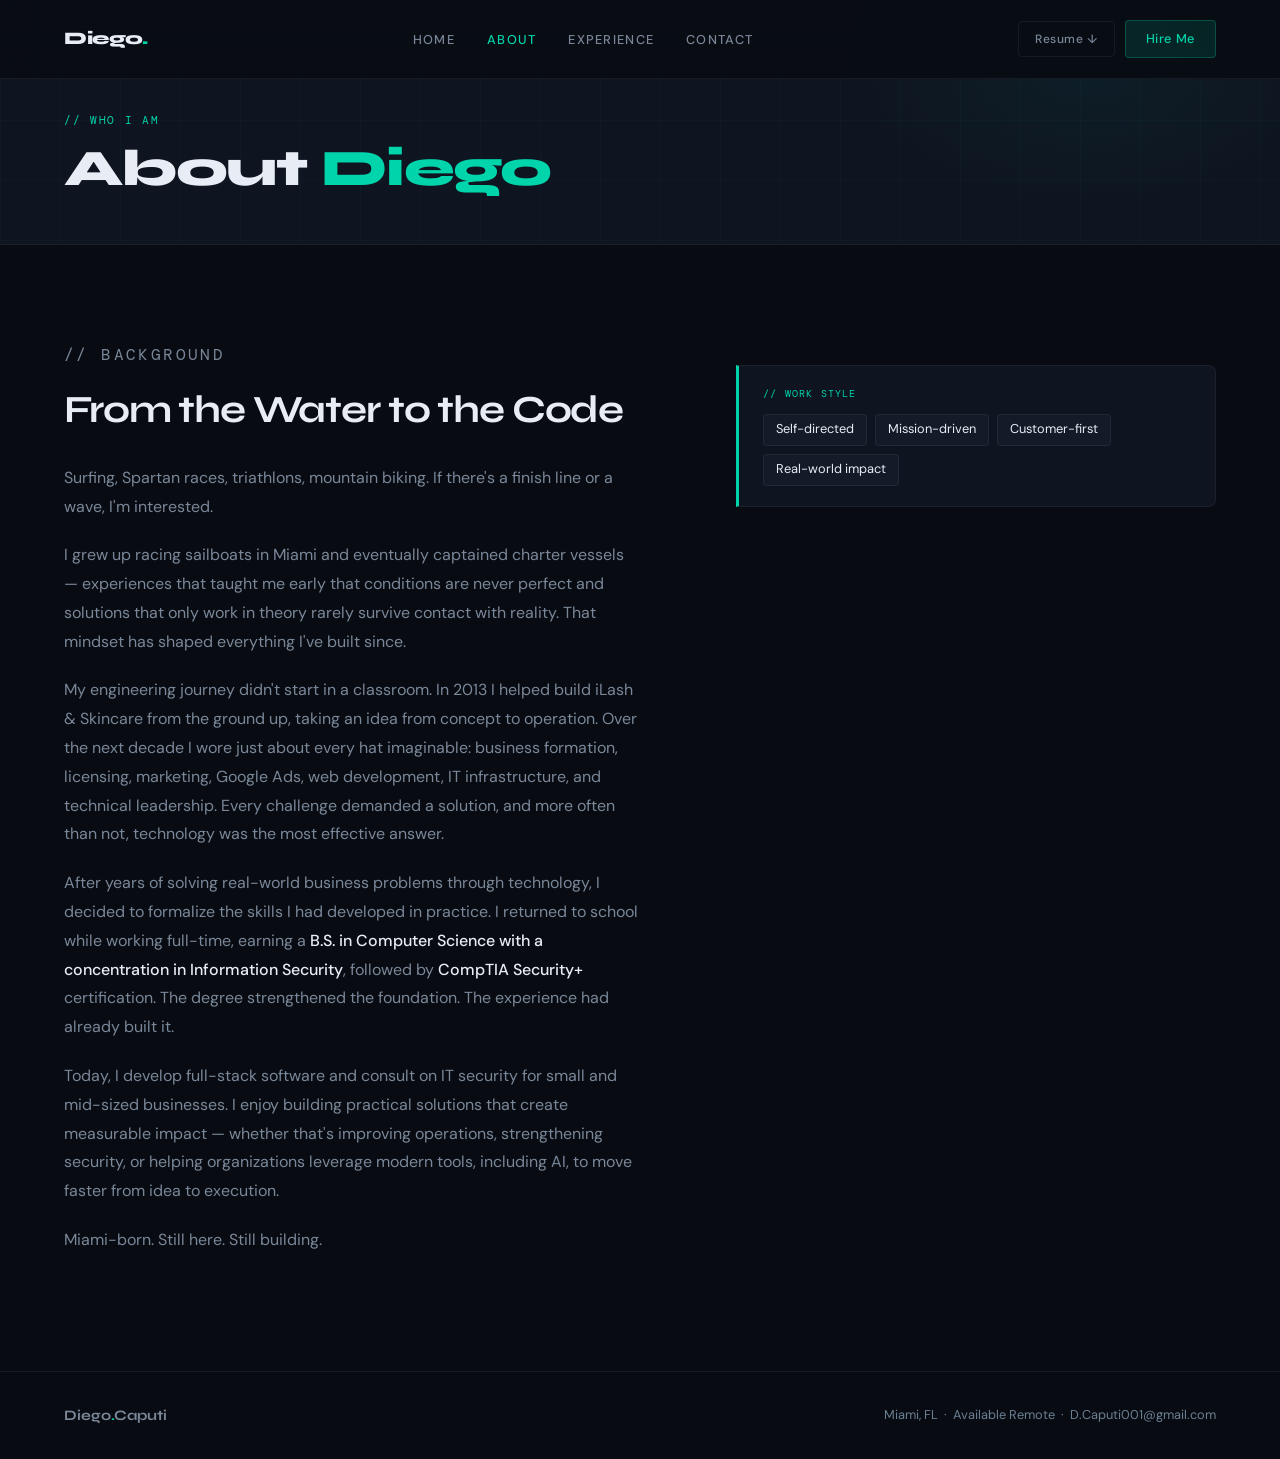
==== commit 7348085c: "Ada Compliance" ====
--- a/about.html
+++ b/about.html
@@ -32,6 +32,8 @@
 
 </head>
 <body>
+<!-- WCAG 2.4.1: Skip link lets keyboard users bypass the fixed nav and jump to main content -->
+<a href="#story" class="skip-link">Skip to main content</a>
 
 <!-- ─────────────────────────────────────────────────────────────
      NAV
@@ -56,7 +58,8 @@
     <a href="index.html#contact" class="nav-cta">Hire Me</a>
 
     <!-- Three <span> bars animate into an X via CSS when class "open" is added by JS -->
-    <button class="nav-mobile-btn" id="nav-toggle" aria-label="Toggle menu">
+    <!-- WCAG 4.1.2: aria-expanded tells screen readers whether the menu is open or closed -->
+    <button class="nav-mobile-btn" id="nav-toggle" aria-label="Toggle menu" aria-expanded="false" aria-controls="nav-links">
       <span></span>
       <span></span>
       <span></span>
--- a/styles.css
+++ b/styles.css
@@ -46,7 +46,7 @@
   /* Typography hierarchy */
   --text: #e8edf5;       /* Primary: near-white body copy                        */
   --text-muted: #7a8799; /* Secondary: subtitles, descriptions, nav links        */
-  --text-dim: #3d4d5e;   /* Tertiary: labels, placeholders, timestamps           */
+  --text-dim: #6b7f94;   /* Tertiary: labels, placeholders, timestamps (WCAG AA ≥4.5:1 on --bg) */
 
   /* Borders */
   --border: rgba(255,255,255,0.06);       /* Default: barely-visible dividers on dark bg  */
@@ -86,6 +86,21 @@
   line-height: 1.6;
   overflow-x: hidden; /* prevents horizontal scroll from absolutely-positioned decorative elements */
 }
+
+/* ─────────────────────────────────────────────────────────────
+   SKIP NAVIGATION LINK
+   Visually hidden until keyboard focus — lets keyboard and
+   screen reader users jump past the repeated nav to main content.
+   WCAG 2.4.1 (Bypass Blocks)
+───────────────────────────────────────────────────────────── */
+.skip-link {
+  position: absolute; top: -100%; left: 1rem;
+  background: var(--teal); color: var(--bg);
+  padding: 0.5rem 1rem; z-index: 9999;
+  font-family: var(--font-mono); font-size: 0.85rem;
+  border-radius: 4px; text-decoration: none; font-weight: 600;
+}
+.skip-link:focus { top: 1rem; }
 
 /* ─────────────────────────────────────────────────────────────
    NAV
@@ -520,6 +535,11 @@
   font-size: 0.9rem; outline: none; transition: border-color 0.2s; width: 100%;
 }
 input:focus, textarea:focus, select:focus { border-color: var(--border-bright); }
+/* WCAG 2.4.7: explicit teal outline on keyboard focus for form controls */
+input:focus-visible, textarea:focus-visible, select:focus-visible {
+  outline: 2px solid var(--teal);
+  outline-offset: 2px;
+}
 input::placeholder, textarea::placeholder { color: var(--text-dim); }
 select { appearance: none; cursor: pointer; }
 select option { background: var(--surface2); }
@@ -687,6 +707,45 @@
   border-radius: 3px; background: rgba(0,212,170,0.1); color: var(--teal);
   border: 1px solid rgba(0,212,170,0.2); white-space: nowrap;
   align-self: center; flex-shrink: 0;
+}
+
+/* ─────────────────────────────────────────────────────────────
+   ACCESSIBILITY — FOCUS STYLES
+   WCAG 2.4.7 (Focus Visible): every interactive element must
+   show a clear indicator when reached by keyboard.
+   :focus-visible keeps these outlines off mouse clicks so
+   sighted mouse users don't see the ring on every click.
+───────────────────────────────────────────────────────────── */
+.skip-link:focus-visible,
+.nav-logo:focus-visible,
+.nav-links a:focus-visible,
+.nav-resume:focus-visible,
+.nav-cta:focus-visible,
+.nav-mobile-btn:focus-visible,
+.btn-primary:focus-visible,
+.btn-ghost:focus-visible,
+.project-link:focus-visible,
+.contact-method:focus-visible {
+  outline: 2px solid var(--teal);
+  outline-offset: 3px;
+  border-radius: 2px;
+}
+
+/* ─────────────────────────────────────────────────────────────
+   ACCESSIBILITY — REDUCED MOTION
+   WCAG 2.3.3 (Animation from Interactions): cuts all transitions
+   and scroll-in animations to near-instant when the OS
+   "reduce motion" preference is enabled.
+───────────────────────────────────────────────────────────── */
+@media (prefers-reduced-motion: reduce) {
+  *, *::before, *::after {
+    animation-duration: 0.01ms !important;
+    animation-iteration-count: 1 !important;
+    transition-duration: 0.01ms !important;
+  }
+  /* Immediately reveal fade-up elements without the translateY animation */
+  .fade-up { opacity: 1; transform: none; }
+  html { scroll-behavior: auto; }
 }
 
 /* ─────────────────────────────────────────────────────────────
